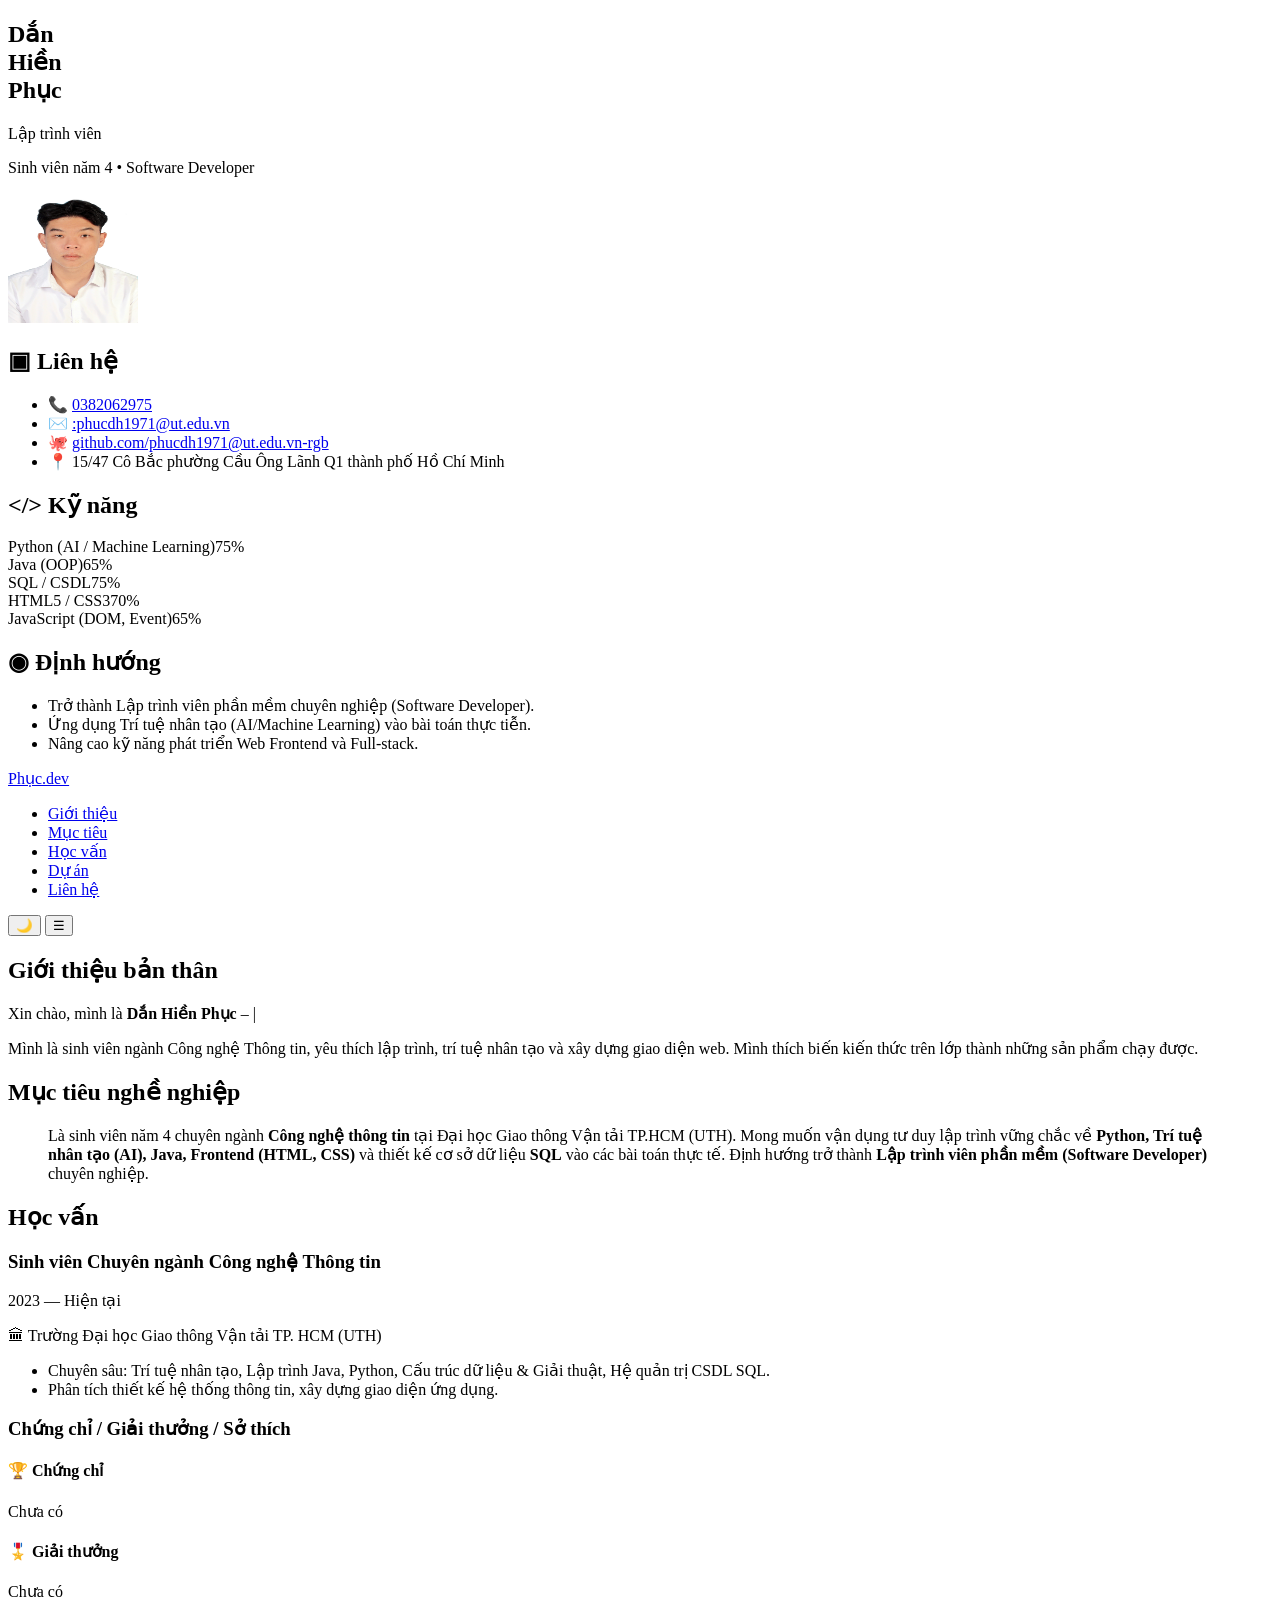
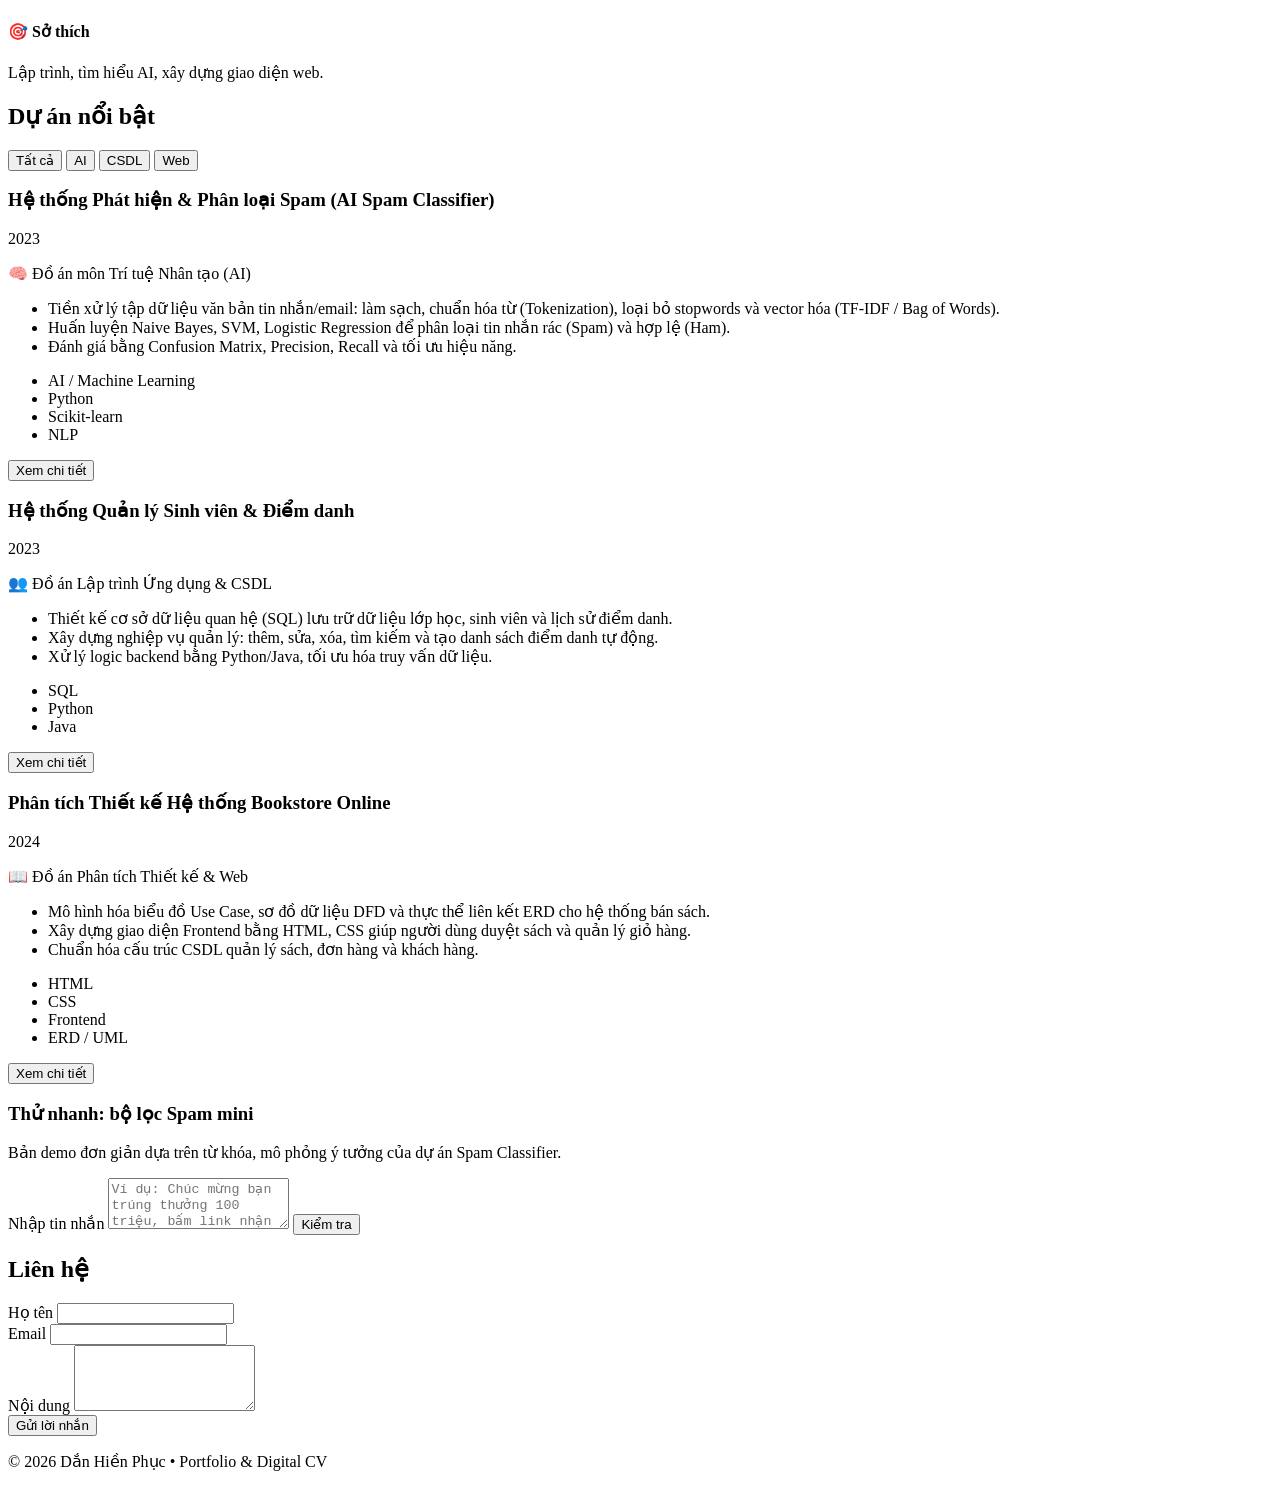
==== Hien_Phuc_os_portfolio/index.html @ 5c7e8941 "Tao thu muc va file gitkeep cho cac thanh vien khac" ====
<!DOCTYPE html>
<html lang="vi">
<head>
<meta charset="UTF-8">
<meta name="viewport" content="width=device-width, initial-scale=1.0">
<meta name="description" content="Portfolio của Dắn Hiền Phục - sinh viên CNTT UTH, định hướng Software Developer">
<title>Dắn Hiền Phục | Portfolio</title>
<link rel="preconnect" href="https://fonts.googleapis.com">
<link rel="preconnect" href="https://fonts.gstatic.com" crossorigin>
<link href="https://fonts.googleapis.com/css2?family=Be+Vietnam+Pro:wght@400;500;600;700;800&display=swap" rel="stylesheet">
<link rel="stylesheet" href="css/style.css">
</head>
<body>
    <div class="layout">

    <!-- ===== SIDEBAR (banner giới thiệu) ===== -->
    <aside class="sidebar" id="sidebar">
        <div class="sidebar__top">
        <h1 class="sidebar__name">Dắn<br>Hiền<br>Phục</h1>
        <p class="sidebar__role">Lập trình viên</p>
        <p class="sidebar__sub">Sinh viên năm 4 • Software Developer</p>
        <img class="avatar" src="images/avarta.jpg" alt="Ảnh đại diện của Dắn Hiền Phục" width="130" height="130">
        </div>

        <section class="side-block" aria-labelledby="contactTitle">
        <h2 class="side-title" id="contactTitle">▣ Liên hệ</h2>
        <ul class="side-contact">
            <li>📞 <a href="tel:0382062975">0382062975</a></li>
            <li>✉️ <a href="mailto:phucdh1971@ut.edu.vn">:phucdh1971@ut.edu.vn</a></li>
            <li>🐙 <a href="https://github.com/:phucdh1971@ut.edu.vn-rgb" target="_blank" rel="noopener">github.com/phucdh1971@ut.edu.vn-rgb</a></li>
            <li>📍 15/47 Cô Bắc phường Cầu Ông Lãnh Q1 thành phố Hồ Chí Minh</li>
        </ul>   
        </section>

        <section class="side-block" id="skills" aria-labelledby="skillTitle">
        <h2 class="side-title" id="skillTitle">&lt;/&gt; Kỹ năng</h2>
        <div class="skill"><div class="skill__head"><span>Python (AI / Machine Learning)</span><span>75%</span></div><div class="bar"><div class="bar__fill" data-level="75"></div></div></div>
        <div class="skill"><div class="skill__head"><span>Java (OOP)</span><span>65%</span></div><div class="bar"><div class="bar__fill" data-level="65"></div></div></div>
        <div class="skill"><div class="skill__head"><span>SQL / CSDL</span><span>75%</span></div><div class="bar"><div class="bar__fill" data-level="75"></div></div></div>
        <div class="skill"><div class="skill__head"><span>HTML5 / CSS3</span><span>70%</span></div><div class="bar"><div class="bar__fill" data-level="70"></div></div></div>
        <div class="skill"><div class="skill__head"><span>JavaScript (DOM, Event)</span><span>65%</span></div><div class="bar"><div class="bar__fill" data-level="65"></div></div></div>
        </section>

        <section class="side-block" aria-labelledby="orientTitle">
        <h2 class="side-title" id="orientTitle">◉ Định hướng</h2>
        <ul class="side-list">
            <li>Trở thành Lập trình viên phần mềm chuyên nghiệp (Software Developer).</li>
            <li>Ứng dụng Trí tuệ nhân tạo (AI/Machine Learning) vào bài toán thực tiễn.</li>
            <li>Nâng cao kỹ năng phát triển Web Frontend và Full-stack.</li>
        </ul>
        </section>
    </aside>

    <!-- ===== CỘT NỘI DUNG ===== -->
    <div class="content">
        <header class="header" id="header">
        <nav class="nav" aria-label="Điều hướng chính">
            <a href="#about" class="logo">Phục<span>.dev</span></a>
            <ul class="nav__menu" id="navMenu">
            <li><a href="#about" class="nav__link">Giới thiệu</a></li>
            <li><a href="#goal" class="nav__link">Mục tiêu</a></li>
            <li><a href="#education" class="nav__link">Học vấn</a></li>
            <li><a href="#projects" class="nav__link">Dự án</a></li>
            <li><a href="#contact" class="nav__link">Liên hệ</a></li>
            </ul>
            <div class="nav__actions">
            <button class="icon-btn" id="themeToggle" aria-label="Chuyển chế độ sáng/tối">🌙</button>
            <button class="icon-btn nav__burger" id="burger" aria-label="Mở menu" aria-expanded="false">☰</button>
            </div>
        </nav>
        </header>

        <main class="main">
        <!-- GIỚI THIỆU -->
        <section class="block" id="about">
            <h2 class="block__title">Giới thiệu bản thân</h2>
            <p class="intro">Xin chào, mình là <strong>Dắn Hiền Phục</strong> – <span id="typed" class="typed"></span><span class="cursor">|</span></p>
            <p>Mình là sinh viên ngành Công nghệ Thông tin, yêu thích lập trình, trí tuệ nhân tạo và xây dựng giao diện web. Mình thích biến kiến thức trên lớp thành những sản phẩm chạy được.</p>
        </section>

        <!-- MỤC TIÊU -->
        <section class="block" id="goal">
            <h2 class="block__title">Mục tiêu nghề nghiệp</h2>
            <blockquote class="goal">
            Là sinh viên năm 4 chuyên ngành <strong>Công nghệ thông tin</strong> tại Đại học Giao thông Vận tải TP.HCM (UTH). Mong muốn vận dụng tư duy lập trình vững chắc về <strong>Python, Trí tuệ nhân tạo (AI), Java, Frontend (HTML, CSS)</strong> và thiết kế cơ sở dữ liệu <strong>SQL</strong> vào các bài toán thực tế. Định hướng trở thành <strong>Lập trình viên phần mềm (Software Developer)</strong> chuyên nghiệp.
            </blockquote>
        </section>

        <!-- HỌC VẤN -->
        <section class="block" id="education">
            <h2 class="block__title">Học vấn</h2>
            <article class="card">
            <div class="card__head">
                <h3>Sinh viên Chuyên ngành Công nghệ Thông tin</h3>
                <span class="badge">2023 — Hiện tại</span>
            </div>
            <p class="muted">🏛 Trường Đại học Giao thông Vận tải TP. HCM (UTH)</p>
            <ul>
                <li>Chuyên sâu: Trí tuệ nhân tạo, Lập trình Java, Python, Cấu trúc dữ liệu &amp; Giải thuật, Hệ quản trị CSDL SQL.</li>
                <li>Phân tích thiết kế hệ thống thông tin, xây dựng giao diện ứng dụng.</li>
            </ul>
            </article>

            <h3 class="sub-title">Chứng chỉ / Giải thưởng / Sở thích</h3>
            <div class="extras">
            <article class="card"><h4>🏆 Chứng chỉ</h4><p>Chưa có</p></article>
            <article class="card"><h4>🎖️ Giải thưởng</h4><p>Chưa có</p></article>
            <article class="card"><h4>🎯 Sở thích</h4><p>Lập trình, tìm hiểu AI, xây dựng giao diện web.</p></article>
            </div>
        </section>

        <!-- DỰ ÁN -->
        <section class="block" id="projects">
            <h2 class="block__title">Dự án nổi bật</h2>
            <div class="filters" role="group" aria-label="Lọc dự án">
            <button class="filter is-active" data-filter="all">Tất cả</button>
            <button class="filter" data-filter="ai">AI</button>
            <button class="filter" data-filter="data">CSDL</button>
            <button class="filter" data-filter="web">Web</button>
            </div>

            <div class="projects" id="projectGrid">
            <article class="project card" data-category="ai" data-id="spam">
                <div class="card__head">
                <h3>Hệ thống Phát hiện &amp; Phân loại Spam (AI Spam Classifier)</h3>
                <span class="badge">2023</span>
                </div>
                <p class="muted">🧠 Đồ án môn Trí tuệ Nhân tạo (AI)</p>
                <ul>
                <li>Tiền xử lý tập dữ liệu văn bản tin nhắn/email: làm sạch, chuẩn hóa từ (Tokenization), loại bỏ stopwords và vector hóa (TF-IDF / Bag of Words).</li>
                <li>Huấn luyện Naive Bayes, SVM, Logistic Regression để phân loại tin nhắn rác (Spam) và hợp lệ (Ham).</li>
                <li>Đánh giá bằng Confusion Matrix, Precision, Recall và tối ưu hiệu năng.</li>
                </ul>
                <ul class="tags"><li>AI / Machine Learning</li><li>Python</li><li>Scikit-learn</li><li>NLP</li></ul>
                <button class="btn btn--small js-detail">Xem chi tiết</button>
            </article>

            <article class="project card" data-category="data" data-id="student">
                <div class="card__head">
                <h3>Hệ thống Quản lý Sinh viên &amp; Điểm danh</h3>
                <span class="badge">2023</span>
                </div>
                <p class="muted">👥 Đồ án Lập trình Ứng dụng &amp; CSDL</p>
                <ul>
                <li>Thiết kế cơ sở dữ liệu quan hệ (SQL) lưu trữ dữ liệu lớp học, sinh viên và lịch sử điểm danh.</li>
                <li>Xây dựng nghiệp vụ quản lý: thêm, sửa, xóa, tìm kiếm và tạo danh sách điểm danh tự động.</li>
                <li>Xử lý logic backend bằng Python/Java, tối ưu hóa truy vấn dữ liệu.</li>
                </ul>
                <ul class="tags"><li>SQL</li><li>Python</li><li>Java</li></ul>
                <button class="btn btn--small js-detail">Xem chi tiết</button>
            </article>

            <article class="project card" data-category="web" data-id="bookstore">
                <div class="card__head">
                <h3>Phân tích Thiết kế Hệ thống Bookstore Online</h3>
                <span class="badge">2024</span>
                </div>
                <p class="muted">📖 Đồ án Phân tích Thiết kế &amp; Web</p>
                <ul>
                <li>Mô hình hóa biểu đồ Use Case, sơ đồ dữ liệu DFD và thực thể liên kết ERD cho hệ thống bán sách.</li>
                <li>Xây dựng giao diện Frontend bằng HTML, CSS giúp người dùng duyệt sách và quản lý giỏ hàng.</li>
                <li>Chuẩn hóa cấu trúc CSDL quản lý sách, đơn hàng và khách hàng.</li>
                </ul>
                <ul class="tags"><li>HTML</li><li>CSS</li><li>Frontend</li><li>ERD / UML</li></ul>
                <button class="btn btn--small js-detail">Xem chi tiết</button>
            </article>
            </div>

            <!-- Demo sáng tạo -->
            <div class="card demo" id="demo">
            <h3>Thử nhanh: bộ lọc Spam mini</h3>
            <p class="muted">Bản demo đơn giản dựa trên từ khóa, mô phỏng ý tưởng của dự án Spam Classifier.</p>
            <label for="spamInput" class="sr-only">Nhập tin nhắn</label>
            <textarea id="spamInput" rows="3" placeholder="Ví dụ: Chúc mừng bạn trúng thưởng 100 triệu, bấm link nhận ngay!"></textarea>
            <button class="btn btn--primary" id="spamBtn" type="button">Kiểm tra</button>
            <p class="demo__result" id="spamResult" aria-live="polite"></p>
            </div>
        </section>

        <!-- LIÊN HỆ -->
        <section class="block" id="contact">
            <h2 class="block__title">Liên hệ</h2>
            <form class="card form" id="contactForm" novalidate>
            <div class="field">
                <label for="name">Họ tên</label>
                <input type="text" id="name" name="name" autocomplete="name">
                <small class="error" id="nameErr"></small>
            </div>
            <div class="field">
                <label for="email">Email</label>
                <input type="email" id="email" name="email" autocomplete="email">
                <small class="error" id="emailErr"></small>
            </div>
            <div class="field">
                <label for="message">Nội dung</label>
                <textarea id="message" name="message" rows="4"></textarea>
                <small class="error" id="messageErr"></small>
            </div>
            <button type="submit" class="btn btn--primary">Gửi lời nhắn</button>
            <p class="form__ok" id="formOk" aria-live="polite"></p>
            </form>
        </section>
        </main>

        <footer class="footer">
        <p>© 2026 Dắn Hiền Phục • Portfolio &amp; Digital CV</p>
        </footer>
    </div>
    </div>

    <!-- MODAL CHI TIẾT DỰ ÁN -->
    <div class="modal" id="modal" role="dialog" aria-modal="true" aria-labelledby="modalTitle" hidden>
    <div class="modal__box">
        <button class="icon-btn modal__close" id="modalClose" aria-label="Đóng">✕</button>
        <h3 id="modalTitle"></h3>
        <p class="muted" id="modalMeta"></p>
        <ul id="modalList"></ul>
        <a href="https://github.com/phucdh1971@ut.edu.vn-rgb" target="_blank" rel="noopener" class="btn btn--primary">Xem trên GitHub</a>
    </div>
    </div>

    <button class="to-top" id="toTop" aria-label="Lên đầu trang" hidden>↑</button>
    <script src="js/script.js"></script>
</body>
</html>
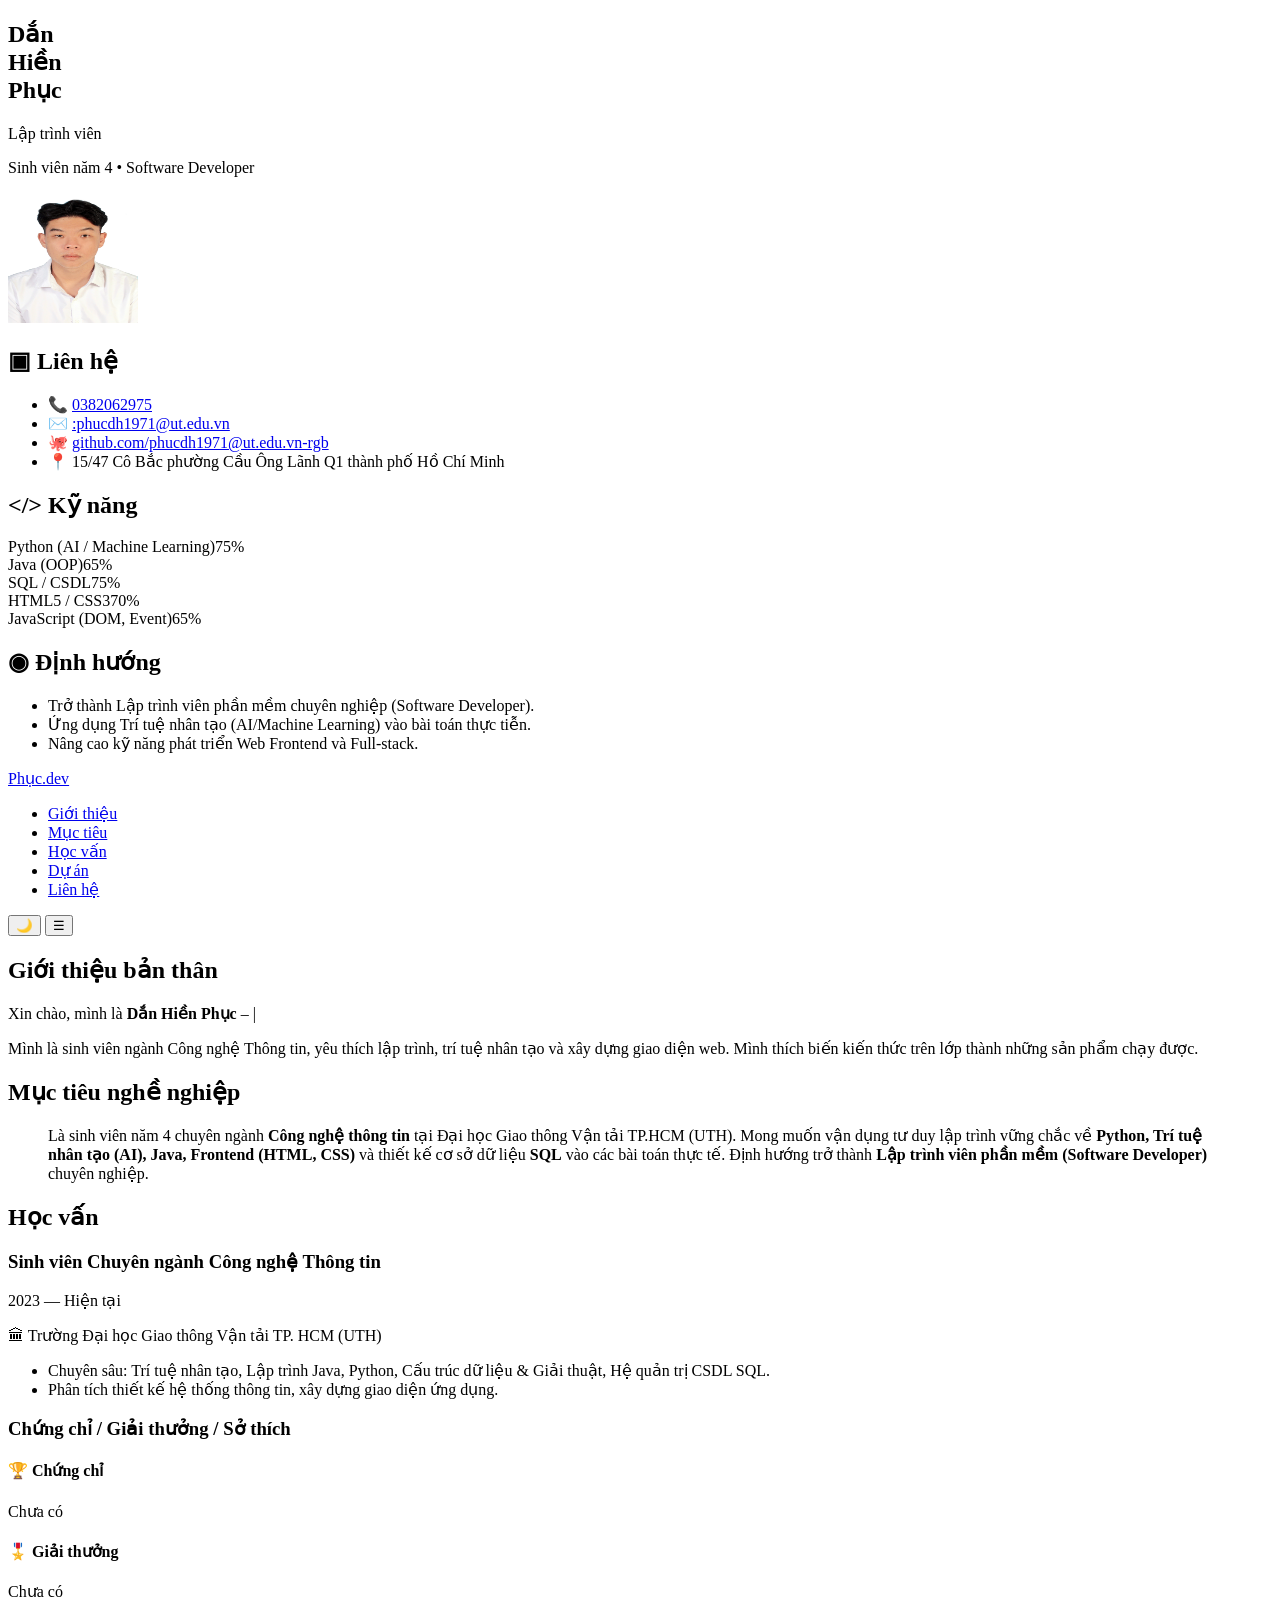
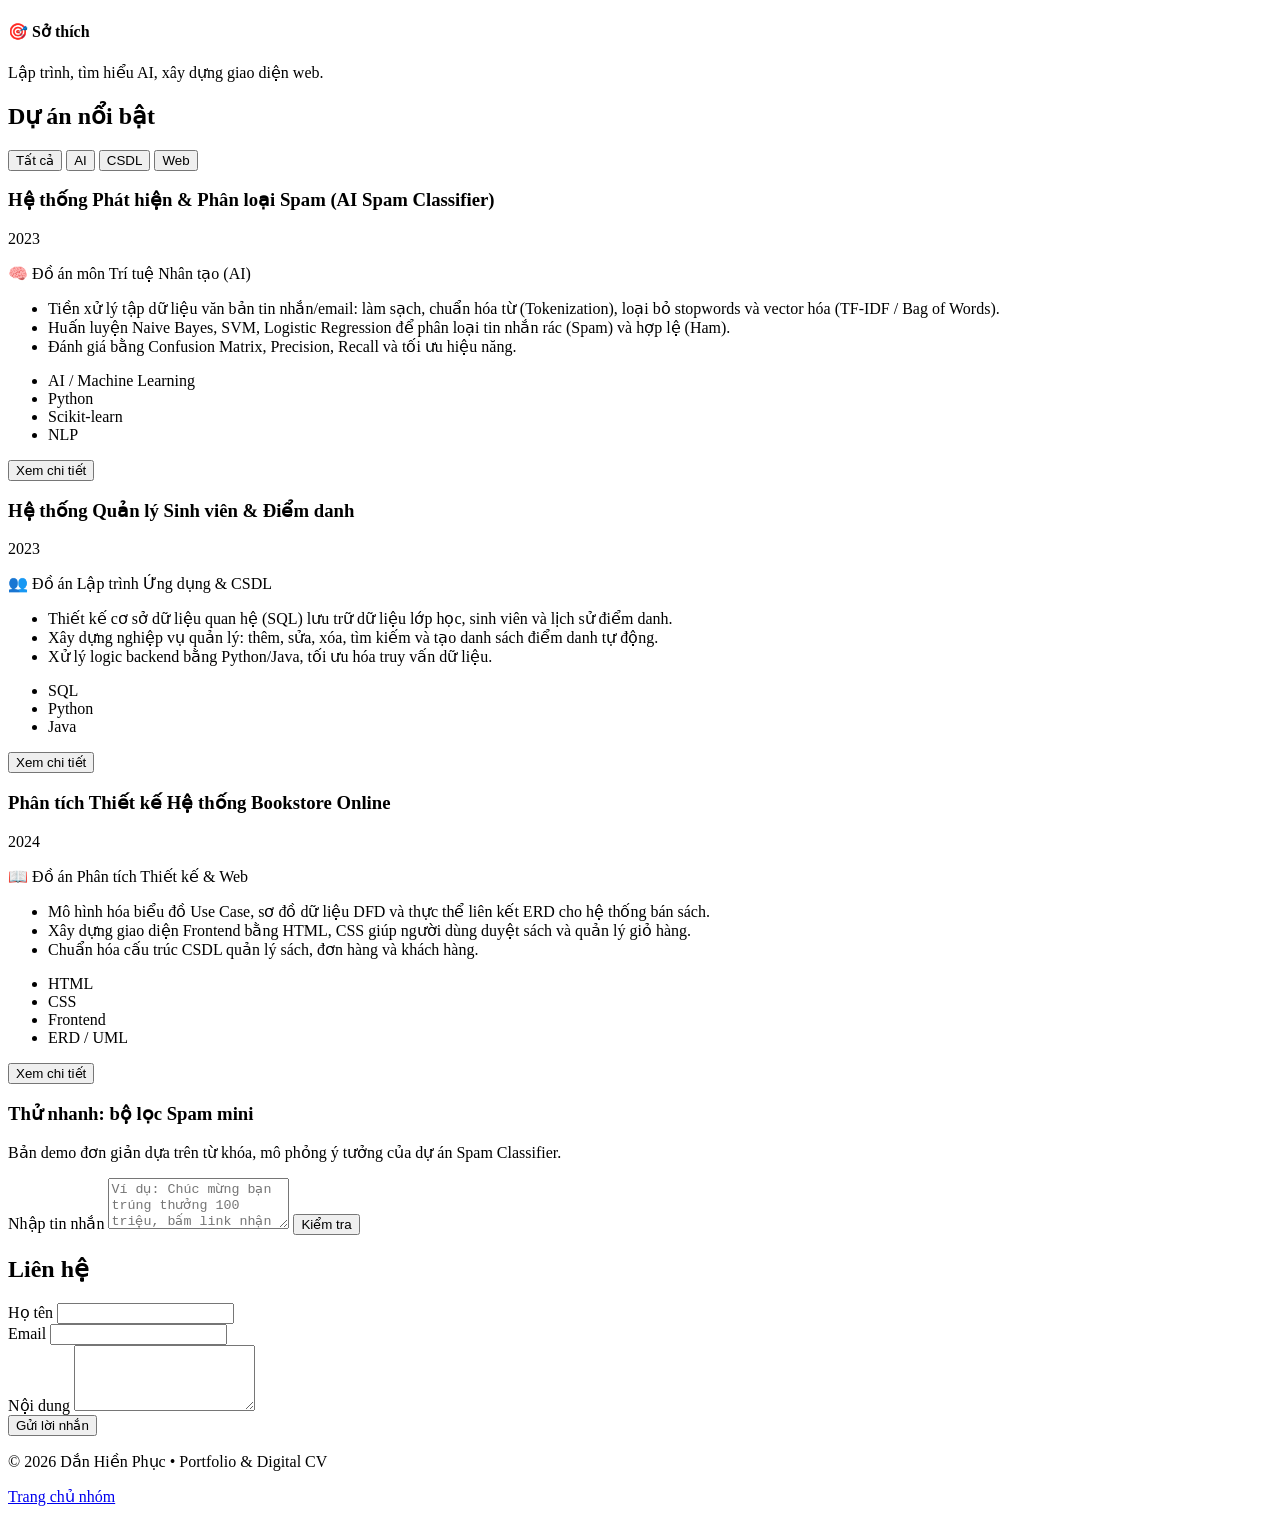
==== commit 2d0561e1: "Chuyen giao dien trang chu thanh 2 hang va them anh avatar" ====
--- a/Hien_Phuc_os_portfolio/index.html
+++ b/Hien_Phuc_os_portfolio/index.html
@@ -222,4 +222,8 @@
     <button class="to-top" id="toTop" aria-label="Lên đầu trang" hidden>↑</button>
     <script src="js/script.js"></script>
 </body>
+<!-- Nút quay về trang chủ nhóm -->
+<a href="../index.html" class="btn-back-home">
+    <i class="fa-solid fa-arrow-left"></i> Trang chủ nhóm
+</a>
 </html>
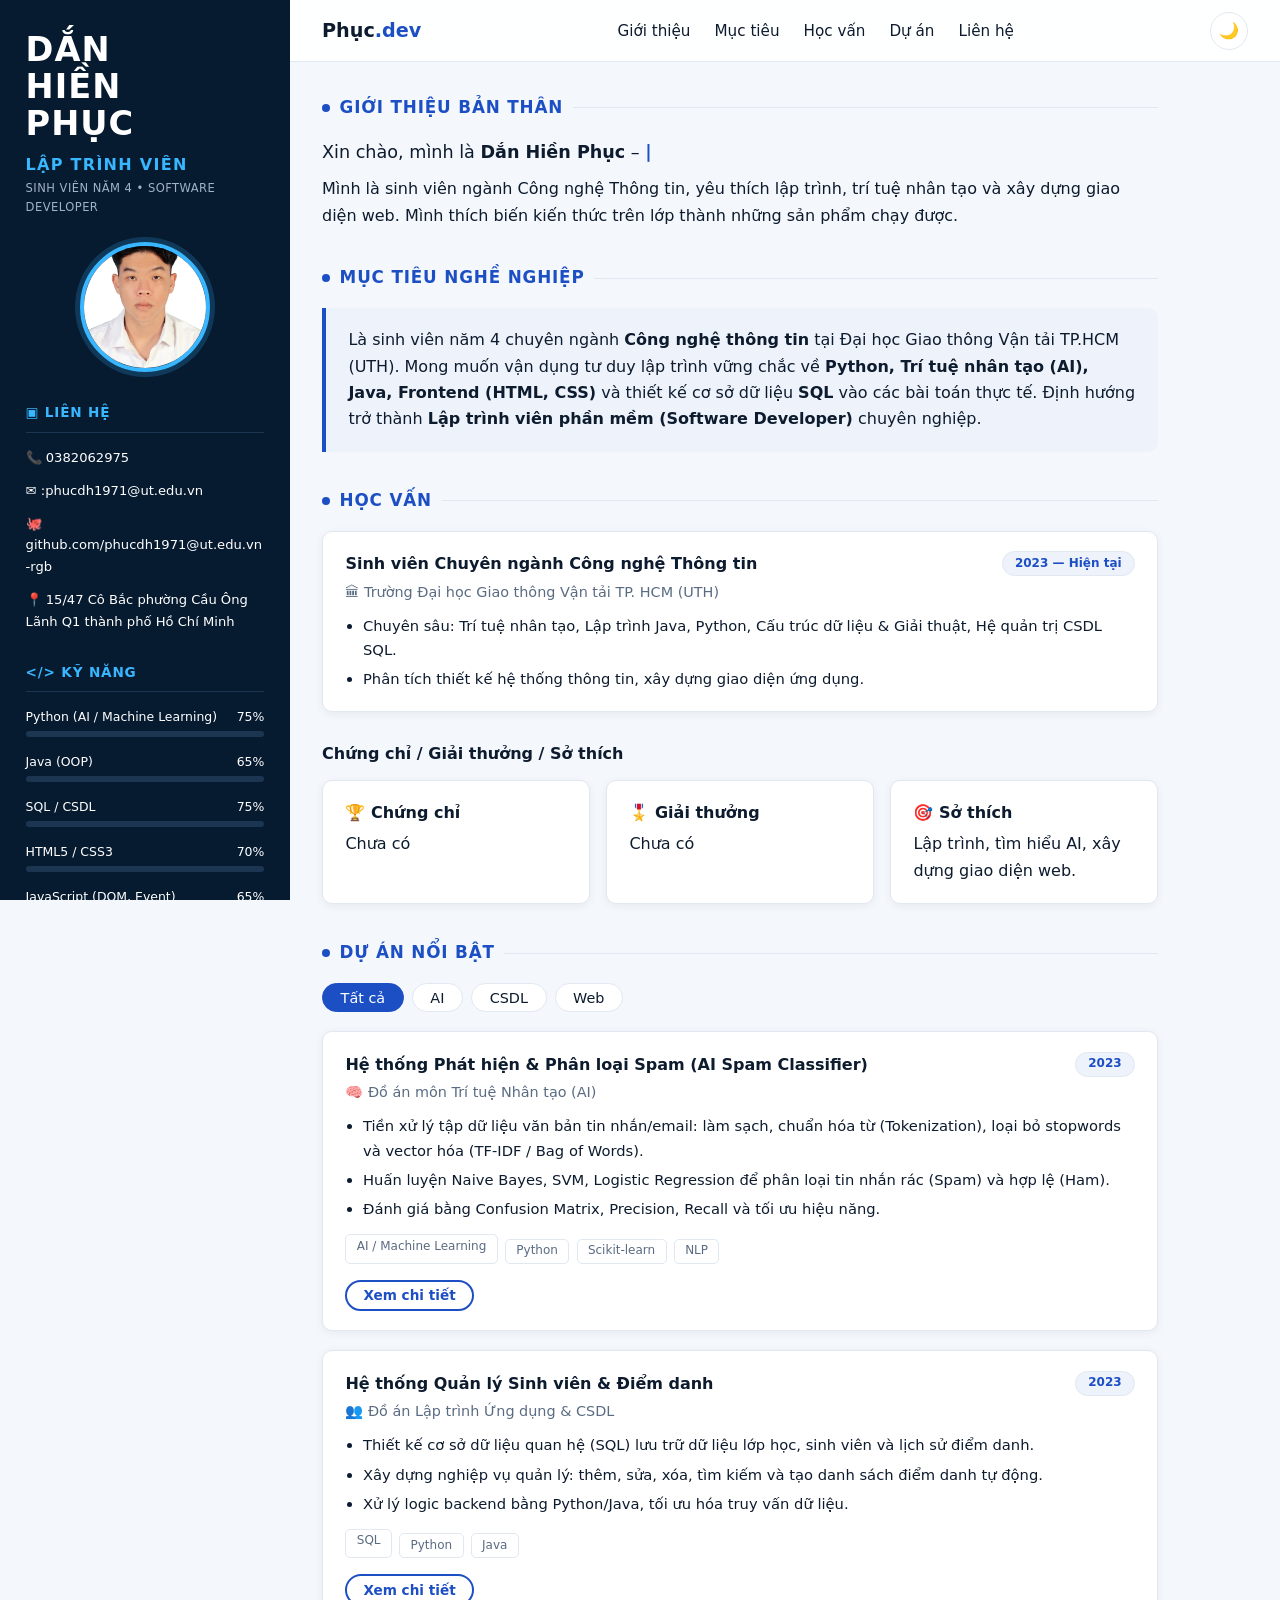
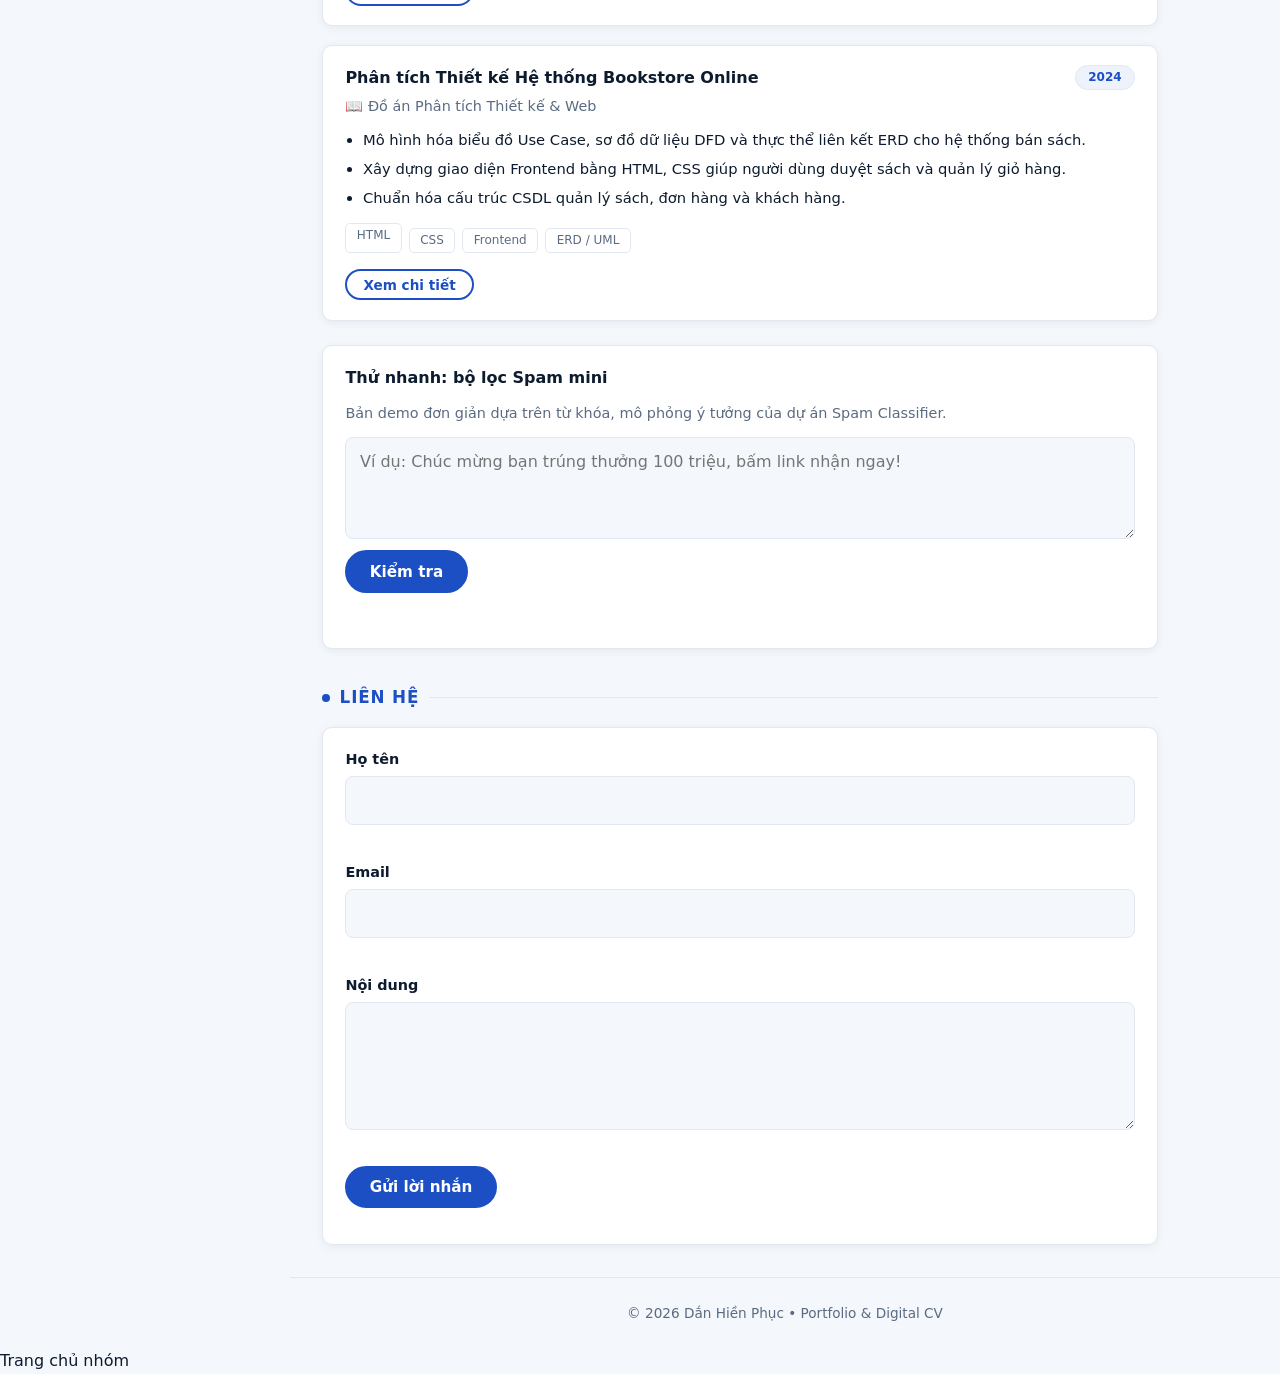
==== commit 791c4a32: "Chuyen giao dien trang chu thanh 2 hang va them anh avatar" ====
--- a/Hien_Phuc_os_portfolio/index.html
+++ b/Hien_Phuc_os_portfolio/index.html
@@ -8,7 +8,7 @@
 <link rel="preconnect" href="https://fonts.googleapis.com">
 <link rel="preconnect" href="https://fonts.gstatic.com" crossorigin>
 <link href="https://fonts.googleapis.com/css2?family=Be+Vietnam+Pro:wght@400;500;600;700;800&display=swap" rel="stylesheet">
-<link rel="stylesheet" href="css/style.css">
+<link rel="stylesheet" href="style.css">
 </head>
 <body>
     <div class="layout">
@@ -220,7 +220,7 @@
     </div>
 
     <button class="to-top" id="toTop" aria-label="Lên đầu trang" hidden>↑</button>
-    <script src="js/script.js"></script>
+    <script src="script.js"></script>
 </body>
 <!-- Nút quay về trang chủ nhóm -->
 <a href="../index.html" class="btn-back-home">
--- a/Hien_Phuc_os_portfolio/style.css
+++ b/Hien_Phuc_os_portfolio/style.css
@@ -0,0 +1,208 @@
+/* ===== BIẾN MÀU (sáng / tối) ===== */
+:root {
+  --bg: #f4f7fb;
+  --surface: #ffffff;
+  --text: #0d1b2e;
+  --muted: #5a6b82;
+  --primary: #1d4fc4;
+  --accent: #38b6ff;
+  --quote-bg: #eef3fb;
+  --border: #e1e8f2;
+  --shadow: 0 2px 10px rgba(6, 26, 48, .06);
+  --navy: #061a30;
+  --side-w: 290px;
+  --header-h: 62px;
+  --radius: 10px;
+}
+[data-theme="dark"] {
+  --bg: #08131f;
+  --surface: #0f2238;
+  --text: #e6eef9;
+  --muted: #93a6bf;
+  --primary: #6aa8ff;
+  --quote-bg: #0c1c30;
+  --border: #1d3550;
+  --shadow: 0 2px 12px rgba(0, 0, 0, .4);
+}
+
+/* ===== RESET & BASE ===== */
+*, *::before, *::after { box-sizing: border-box; margin: 0; padding: 0; }
+html { scroll-behavior: smooth; scroll-padding-top: var(--header-h); }
+body {
+  font-family: "Be Vietnam Pro", system-ui, sans-serif;
+  background: var(--bg); color: var(--text); line-height: 1.65;
+  transition: background .3s, color .3s;
+}
+img { max-width: 100%; display: block; }
+ul { list-style: none; }
+a { color: inherit; text-decoration: none; }
+:focus-visible { outline: 3px solid var(--accent); outline-offset: 2px; }
+.sr-only { position: absolute; width: 1px; height: 1px; overflow: hidden; clip: rect(0 0 0 0); }
+.muted { color: var(--muted); font-size: .9rem; }
+
+/* ===== LAYOUT 2 CỘT ===== */
+.layout { display: grid; grid-template-columns: var(--side-w) 1fr; min-height: 100vh; }
+
+/* ===== SIDEBAR ===== */
+.sidebar {
+  background: var(--navy); color: #fff; padding: 2rem 1.6rem;
+  position: sticky; top: 0; height: 100vh; overflow-y: auto; scrollbar-width: thin;
+}
+.sidebar__name { font-size: 2.1rem; line-height: 1.1; font-weight: 800; letter-spacing: .03em; text-transform: uppercase; }
+.sidebar__role { color: var(--accent); font-weight: 700; letter-spacing: .08em; text-transform: uppercase; margin-top: .6rem; }
+.sidebar__sub { font-size: .72rem; color: #9fb2c9; text-transform: uppercase; letter-spacing: .04em; }
+.avatar {
+  width: 130px; height: 130px; margin: 1.6rem auto 0.4rem; border-radius: 50%; object-fit: cover;
+  border: 4px solid var(--accent); box-shadow: 0 0 0 5px rgba(56, 182, 255, .2);
+  animation: float 4s ease-in-out infinite;
+}
+@keyframes float { 50% { transform: translateY(-8px); } }
+.side-block { margin-top: 1.8rem; }
+.side-title { font-size: .85rem; color: var(--accent); text-transform: uppercase; letter-spacing: .06em; padding-bottom: .5rem; margin-bottom: .9rem; border-bottom: 1px solid #1c3652; }
+.side-contact { display: grid; gap: .7rem; font-size: .82rem; word-break: break-word; }
+.side-contact a:hover { color: var(--accent); }
+.side-list { display: grid; gap: .6rem; font-size: .82rem; }
+.side-list li { padding-left: 1rem; position: relative; }
+.side-list li::before { content: ""; position: absolute; left: 0; top: .55em; width: 5px; height: 5px; background: var(--accent); border-radius: 50%; }
+.skill { margin-bottom: .9rem; font-size: .78rem; }
+.skill__head { display: flex; justify-content: space-between; gap: .5rem; margin-bottom: .25rem; }
+.bar { height: 6px; background: #1c3652; border-radius: 99px; overflow: hidden; }
+.bar__fill { height: 100%; width: 0; background: var(--accent); border-radius: 99px; transition: width 1.2s ease; }
+
+/* ===== HEADER / NAVBAR ===== */
+.header {
+  position: sticky; top: 0; z-index: 50; height: var(--header-h);
+  background: color-mix(in srgb, var(--surface) 90%, transparent); backdrop-filter: blur(10px);
+  border-bottom: 1px solid var(--border);
+}
+.nav { height: 100%; padding: 0 2rem; display: flex; align-items: center; justify-content: space-between; gap: 1rem; }
+.logo { font-weight: 800; font-size: 1.2rem; }
+.logo span { color: var(--primary); }
+.nav__menu { display: flex; gap: 1.5rem; }
+.nav__link { font-weight: 500; font-size: .95rem; padding: .3rem 0; position: relative; }
+.nav__link::after { content: ""; position: absolute; left: 0; bottom: 0; height: 2px; width: 0; background: var(--primary); transition: width .25s; }
+.nav__link:hover::after, .nav__link.is-active::after { width: 100%; }
+.nav__actions { display: flex; gap: .5rem; }
+.icon-btn {
+  width: 38px; height: 38px; border-radius: 50%; border: 1px solid var(--border);
+  background: var(--surface); color: var(--text); cursor: pointer; font-size: 1rem;
+  transition: transform .2s, background .2s;
+}
+.icon-btn:hover { transform: rotate(15deg) scale(1.08); }
+.nav__burger { display: none; }
+
+/* ===== NỘI DUNG CHÍNH ===== */
+.main { padding: 2rem; display: grid; gap: 2.2rem; max-width: 900px; }
+.block__title {
+  font-size: 1.05rem; color: var(--primary); text-transform: uppercase; letter-spacing: .05em;
+  display: flex; align-items: center; gap: .6rem; margin-bottom: 1rem;
+}
+.block__title::before { content: ""; width: 8px; height: 8px; border-radius: 50%; background: var(--primary); }
+.block__title::after { content: ""; flex: 1; height: 1px; background: var(--border); }
+.block p + p { margin-top: .6rem; }
+.intro { font-size: 1.1rem; margin-bottom: .6rem; }
+.typed, .cursor { color: var(--primary); font-weight: 700; }
+.cursor { animation: blink 1s steps(1) infinite; }
+@keyframes blink { 50% { opacity: 0; } }
+.goal { background: var(--quote-bg); border-left: 4px solid var(--primary); border-radius: 0 var(--radius) var(--radius) 0; padding: 1.2rem 1.4rem; }
+.sub-title { margin: 1.8rem 0 .8rem; font-size: 1rem; }
+
+/* ===== CARD ===== */
+.card {
+  background: var(--surface); border: 1px solid var(--border); border-radius: var(--radius);
+  padding: 1.2rem 1.4rem; box-shadow: var(--shadow); transition: transform .25s, box-shadow .25s, border-color .25s;
+}
+.card:hover { transform: translateY(-3px); border-color: var(--primary); box-shadow: 0 10px 24px rgba(29, 79, 196, .15); }
+.card__head { display: flex; justify-content: space-between; align-items: flex-start; gap: .8rem; margin-bottom: .2rem; }
+.card h3 { font-size: 1rem; }
+.card ul:not(.tags) { list-style: disc; padding-left: 1.1rem; margin-top: .6rem; font-size: .92rem; }
+.card li + li { margin-top: .3rem; }
+.badge { flex-shrink: 0; font-size: .75rem; font-weight: 600; padding: .1rem .75rem; border-radius: 99px; background: var(--quote-bg); color: var(--primary); border: 1px solid var(--border); }
+.extras { display: grid; grid-template-columns: repeat(auto-fit, minmax(190px, 1fr)); gap: 1rem; }
+.extras h4 { margin-bottom: .3rem; }
+
+/* ===== TAGS ===== */
+.tags { display: flex; flex-wrap: wrap; gap: .45rem; margin: .8rem 0 .2rem; }
+.tags li { font-size: .75rem; padding: .1rem .65rem; border: 1px solid var(--border); border-radius: 5px; color: var(--muted); transition: all .2s; }
+.tags li:hover { background: var(--primary); color: #fff; border-color: var(--primary); transform: scale(1.08); }
+
+/* ===== BUTTON ===== */
+.btn {
+  display: inline-block; padding: .65rem 1.4rem; border-radius: 999px; font-weight: 600; font-family: inherit; font-size: .95rem;
+  border: 2px solid var(--primary); cursor: pointer; background: transparent; color: var(--primary);
+  transition: transform .2s, box-shadow .2s, background .2s, color .2s;
+}
+.btn:hover { transform: translateY(-3px); box-shadow: 0 8px 18px rgba(29, 79, 196, .25); }
+.btn--primary { background: var(--primary); color: #fff; }
+[data-theme="dark"] .btn--primary { color: #061a30; }
+.btn--small { padding: .35rem 1rem; font-size: .85rem; margin-top: .8rem; }
+.btn--small:hover { background: var(--primary); color: #fff; }
+[data-theme="dark"] .btn--small:hover { color: #061a30; }
+
+/* ===== PROJECTS ===== */
+.filters { display: flex; flex-wrap: wrap; gap: .5rem; margin-bottom: 1.2rem; }
+.filter { padding: .35rem 1.1rem; border-radius: 99px; border: 1px solid var(--border); cursor: pointer; background: var(--surface); color: var(--text); font-family: inherit; font-size: .9rem; transition: all .2s; }
+.filter:hover { border-color: var(--primary); }
+.filter.is-active { background: var(--primary); color: #fff; border-color: var(--primary); }
+[data-theme="dark"] .filter.is-active { color: #061a30; }
+.projects { display: grid; gap: 1.2rem; }
+.project.is-hidden { display: none; }
+
+/* ===== DEMO SPAM ===== */
+.demo { margin-top: 1.5rem; display: grid; gap: .7rem; justify-items: start; }
+.demo textarea { justify-self: stretch; }
+.demo__result { font-weight: 700; min-height: 1.5em; }
+.demo__result.is-spam { color: #e5484d; }
+.demo__result.is-ham { color: #1a9f5b; }
+
+/* ===== FORM ===== */
+.form { display: grid; gap: 1rem; justify-items: start; }
+.field { display: grid; gap: .3rem; width: 100%; }
+.field label { font-weight: 600; font-size: .9rem; }
+input, textarea {
+  width: 100%; padding: .65rem .85rem; border-radius: 8px; border: 1px solid var(--border);
+  background: var(--bg); color: var(--text); font: inherit; resize: vertical; transition: border-color .2s, box-shadow .2s;
+}
+input:focus, textarea:focus { outline: none; border-color: var(--primary); box-shadow: 0 0 0 3px rgba(56, 182, 255, .3); }
+.field.has-error input, .field.has-error textarea { border-color: #e5484d; }
+.error { color: #e5484d; min-height: 1.1em; font-size: .82rem; }
+.form__ok { color: #1a9f5b; font-weight: 600; }
+
+/* ===== FOOTER / MODAL / TO TOP ===== */
+.footer { text-align: center; color: var(--muted); font-size: .85rem; padding: 1.5rem; border-top: 1px solid var(--border); }
+.modal { position: fixed; inset: 0; background: rgba(3, 10, 20, .65); display: grid; place-items: center; z-index: 100; padding: 1rem; }
+.modal[hidden] { display: none; }
+.modal__box { position: relative; background: var(--surface); color: var(--text); border-radius: var(--radius); padding: 2rem; width: min(540px, 100%); max-height: 90vh; overflow-y: auto; animation: pop .25s ease; }
+.modal__box ul { list-style: disc; padding-left: 1.2rem; margin: 1rem 0 1.5rem; display: grid; gap: .4rem; }
+.modal__close { position: absolute; top: .8rem; right: .8rem; }
+@keyframes pop { from { opacity: 0; transform: scale(.92); } }
+.to-top { position: fixed; right: 1.2rem; bottom: 1.2rem; width: 42px; height: 42px; border-radius: 50%; border: none; background: var(--primary); color: #fff; font-size: 1.1rem; cursor: pointer; z-index: 40; box-shadow: var(--shadow); transition: transform .2s; }
+[data-theme="dark"] .to-top { color: #061a30; }
+.to-top[hidden] { display: none; }
+.to-top:hover { transform: translateY(-4px); }
+
+/* ===== RESPONSIVE ===== */
+@media (max-width: 960px) {
+  .layout { grid-template-columns: 1fr; }
+  .sidebar { position: static; height: auto; display: grid; grid-template-columns: repeat(auto-fit, minmax(240px, 1fr)); gap: 0 2rem; }
+  .sidebar__top { grid-column: 1 / -1; text-align: center; }
+  .sidebar__name br { display: none; }
+  .header { top: 0; }
+  .nav { padding: 0 1rem; }
+  .main { padding: 1.4rem 1rem; }
+}
+@media (max-width: 720px) {
+  .nav__burger { display: inline-block; }
+  .nav__menu {
+    position: absolute; top: var(--header-h); left: 0; right: 0; flex-direction: column; gap: 0;
+    background: var(--surface); border-bottom: 1px solid var(--border);
+    max-height: 0; overflow: hidden; transition: max-height .35s ease;
+  }
+  .nav__menu.is-open { max-height: 360px; }
+  .nav__menu li { border-top: 1px solid var(--border); }
+  .nav__link { display: block; padding: .85rem 1.2rem; }
+  .card__head { flex-direction: column; }
+}
+@media (prefers-reduced-motion: reduce) {
+  * { animation: none !important; transition: none !important; scroll-behavior: auto !important; }
+}
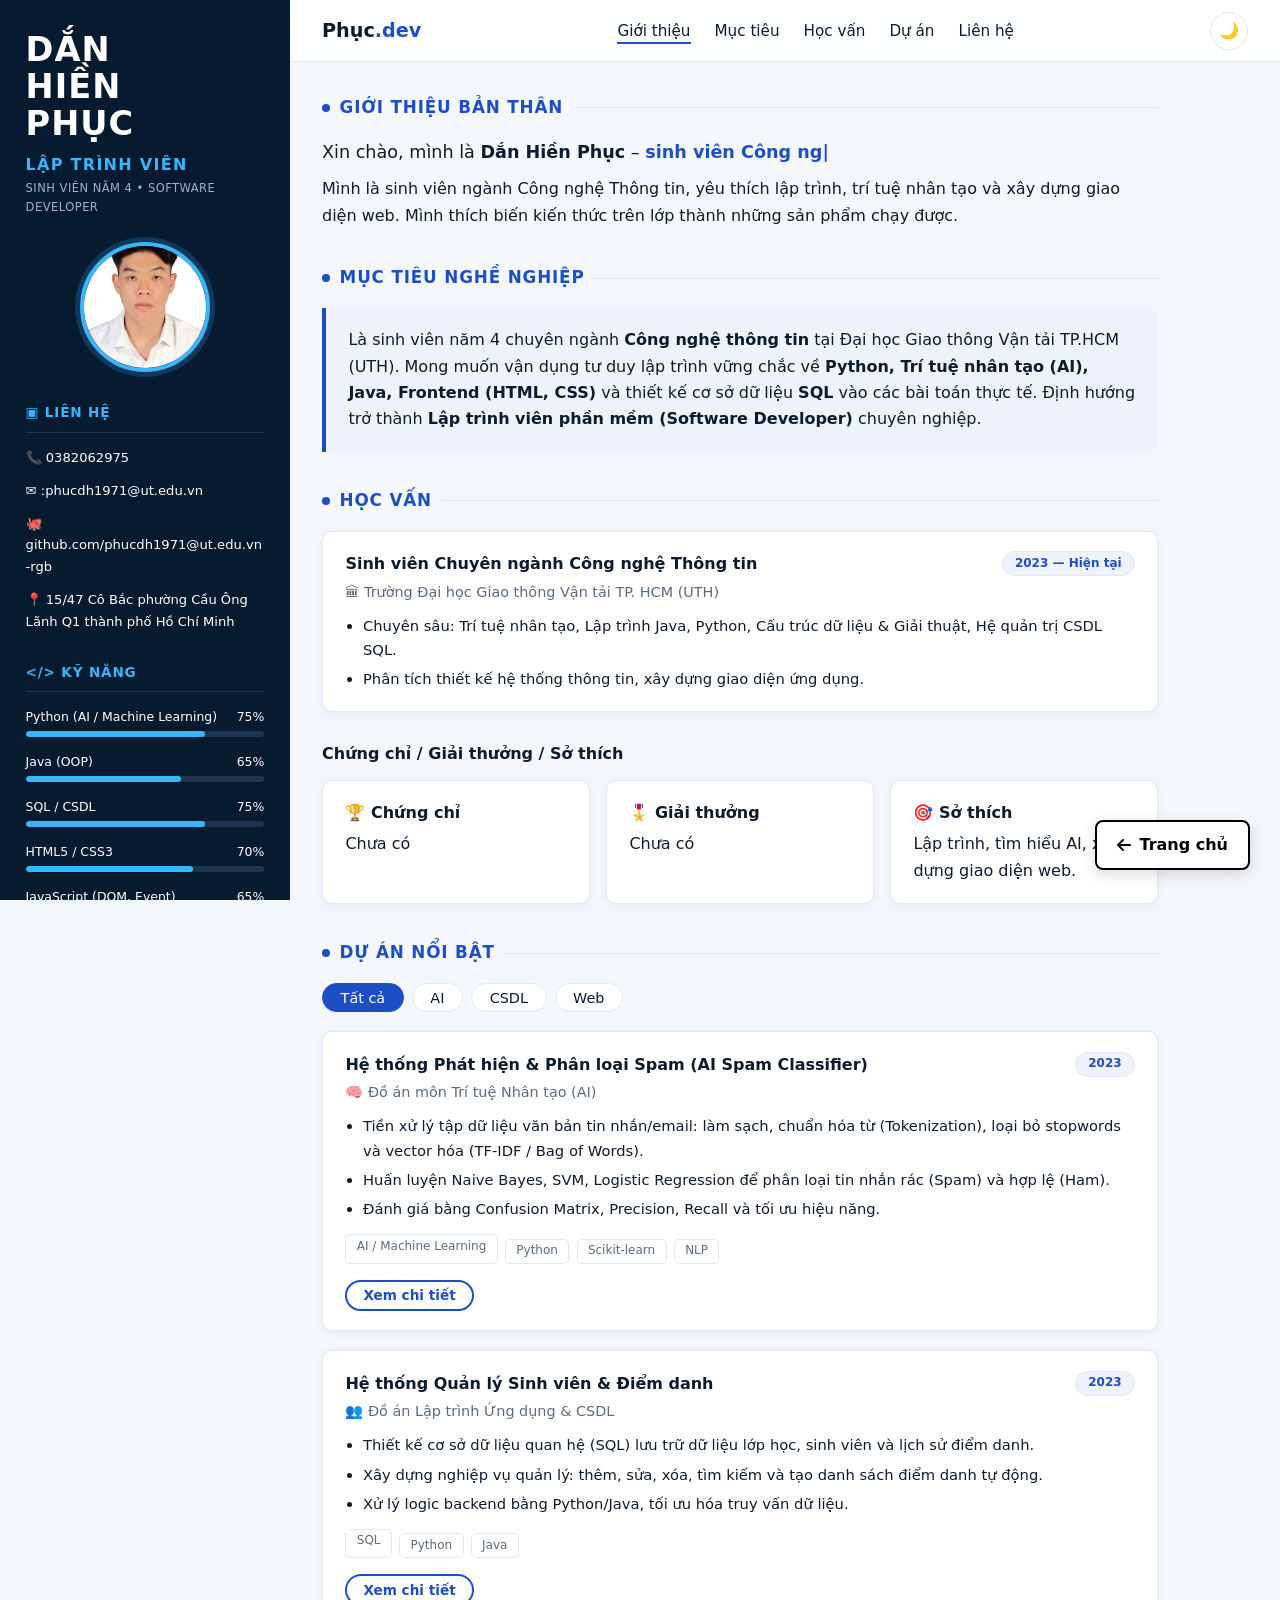
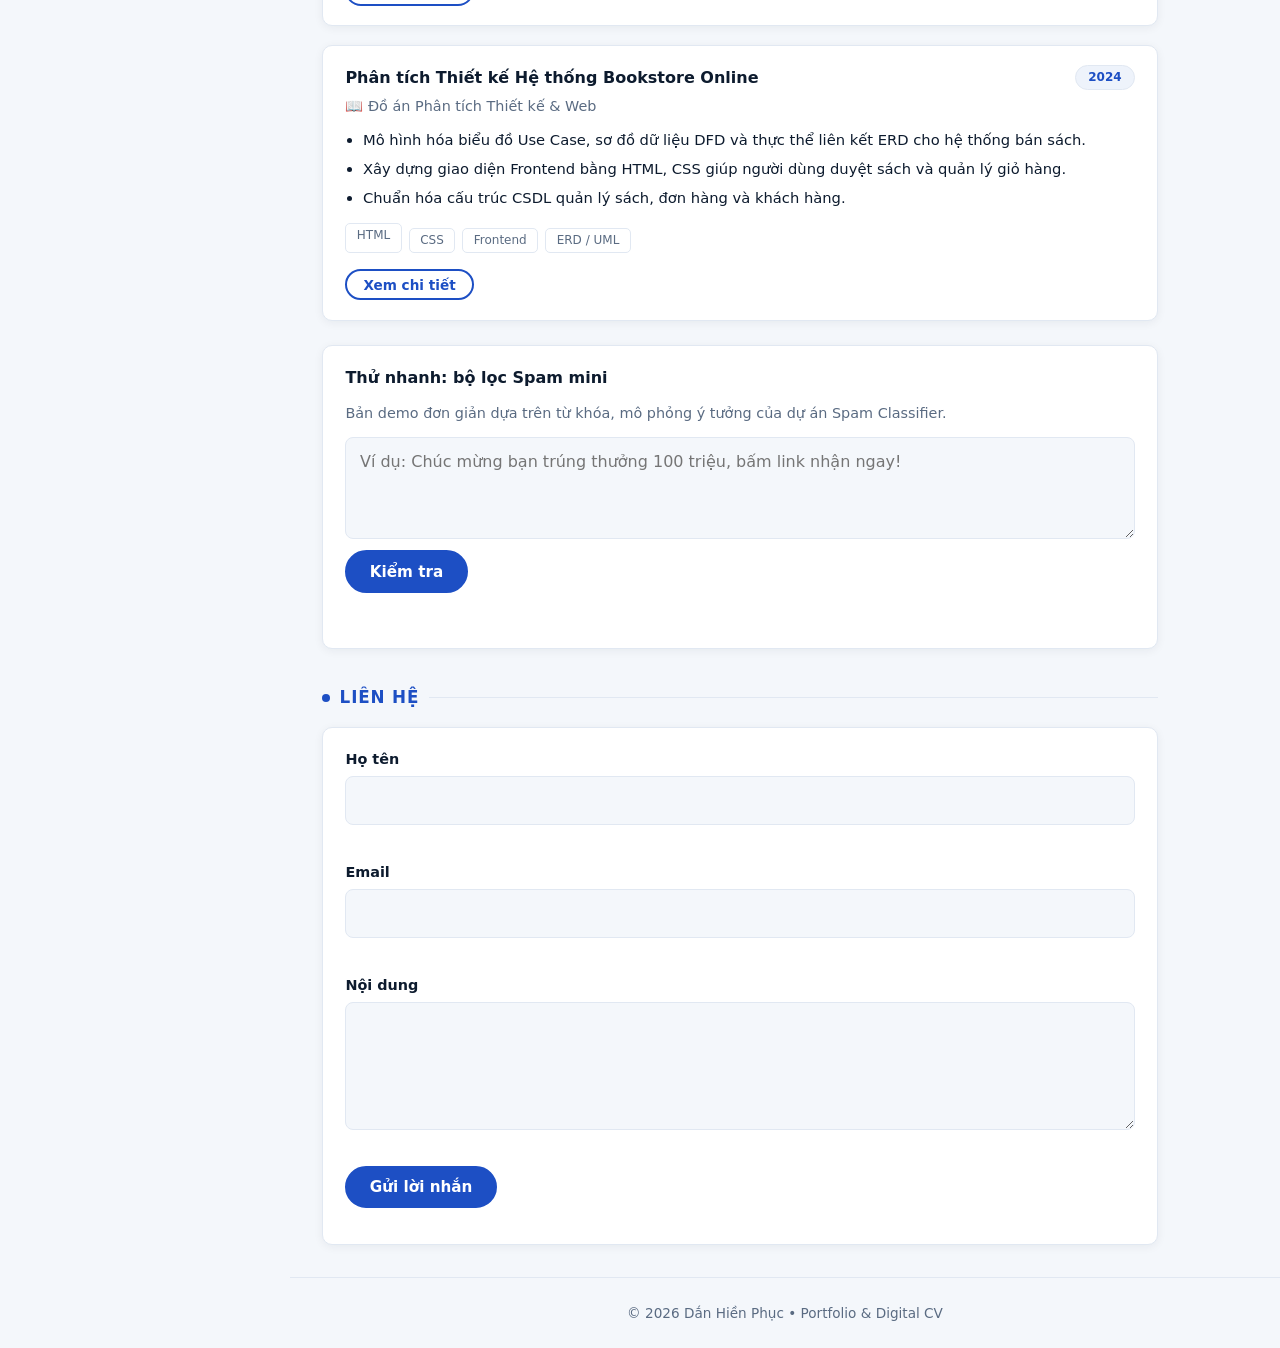
==== commit 05924167: "Chinh xua cuoi cung" ====
--- a/Hien_Phuc_os_portfolio/index.html
+++ b/Hien_Phuc_os_portfolio/index.html
@@ -8,6 +8,7 @@
 <link rel="preconnect" href="https://fonts.googleapis.com">
 <link rel="preconnect" href="https://fonts.gstatic.com" crossorigin>
 <link href="https://fonts.googleapis.com/css2?family=Be+Vietnam+Pro:wght@400;500;600;700;800&display=swap" rel="stylesheet">
+<link rel="stylesheet" href="https://cdnjs.cloudflare.com/ajax/libs/font-awesome/6.4.0/css/all.min.css">
 <link rel="stylesheet" href="style.css">
 </head>
 <body>
@@ -220,10 +221,10 @@
     </div>
 
     <button class="to-top" id="toTop" aria-label="Lên đầu trang" hidden>↑</button>
-    <script src="script.js"></script>
+    <script src="main.js"></script>
 </body>
 <!-- Nút quay về trang chủ nhóm -->
-<a href="../index.html" class="btn-back-home">
-    <i class="fa-solid fa-arrow-left"></i> Trang chủ nhóm
-</a>
+    <a href="../index.html" class="btn-back-phuc">
+        <i class="fa-solid fa-arrow-left"></i> Trang chủ
+    </a>
 </html>
--- a/Hien_Phuc_os_portfolio/style.css
+++ b/Hien_Phuc_os_portfolio/style.css
@@ -206,3 +206,25 @@
 @media (prefers-reduced-motion: reduce) {
   * { animation: none !important; transition: none !important; scroll-behavior: auto !important; }
 }
+.btn-back-phuc {
+    position: fixed;
+    bottom: 30px; /* Neo cố định ở góc dưới */
+    right: 30px;
+    background-color: #ffffff; /* Nền trắng để nổi bật */
+    color: #000000; /* Chữ màu đen */
+    border: 2px solid #000000; /* Viền đen rõ nét */
+    padding: 10px 20px;
+    border-radius: 8px;
+    font-weight: 700;
+    text-decoration: none;
+    display: inline-flex;
+    align-items: center;
+    gap: 8px;
+    z-index: 9999;
+    box-shadow: 0 4px 15px rgba(0,0,0,0.15);
+    transition: all 0.3s ease;
+}
+.btn-back-phuc:hover {
+    background-color: #000000;
+    color: #ffffff;
+}
